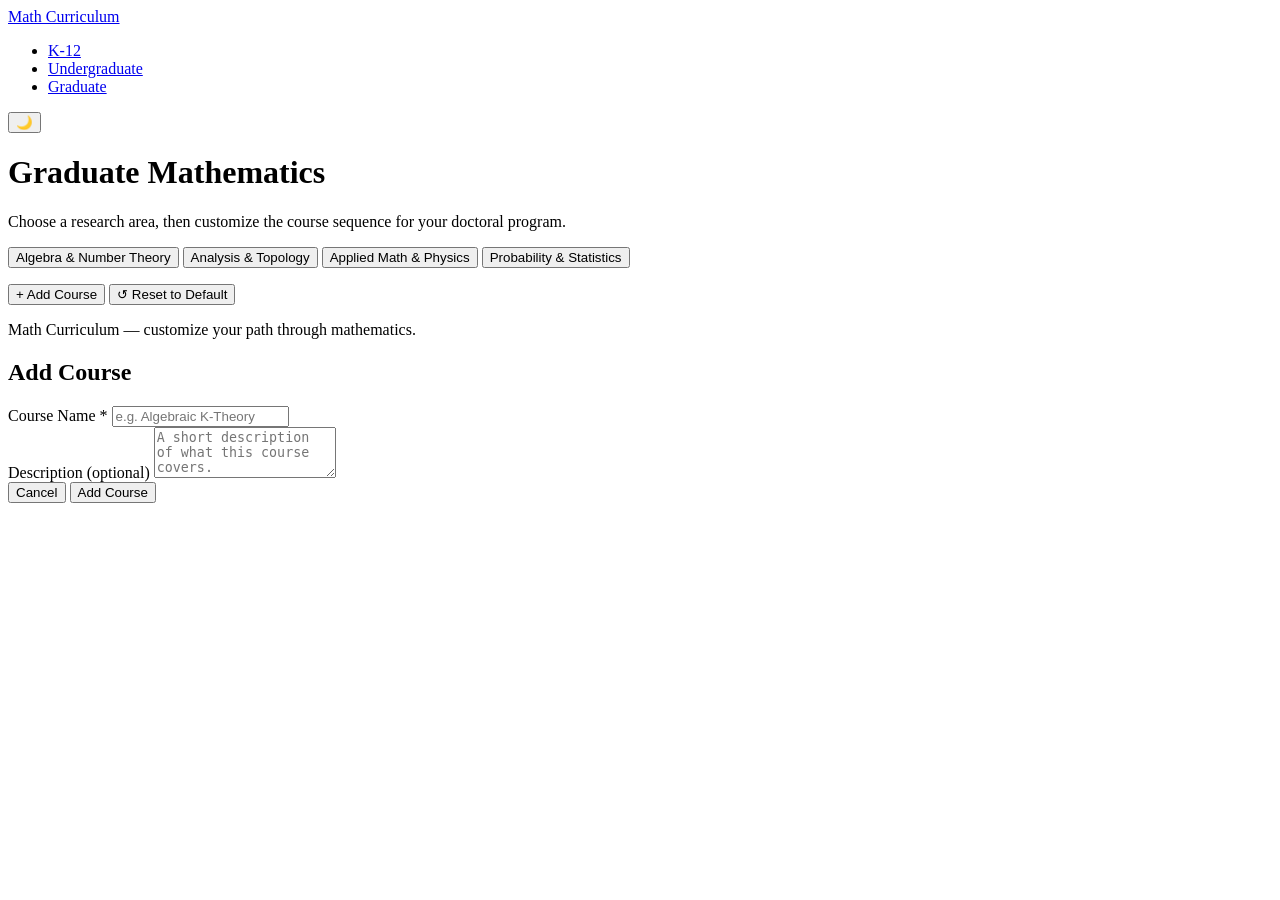
==== graduate.html @ 6f180456 "First version of HTML pages." ====
<!DOCTYPE html>
<html lang="en">
<head>
  <meta charset="UTF-8" />
  <meta name="viewport" content="width=device-width, initial-scale=1.0" />
  <title>Graduate Curriculum — Math Curriculum</title>
  <link rel="stylesheet" href="css/style.css" />
</head>
<body>

  <nav class="navbar">
    <a href="index.html" class="navbar__brand">Math Curriculum</a>
    <ul class="navbar__nav">
      <li><a href="k12.html">K-12</a></li>
      <li><a href="undergraduate.html">Undergraduate</a></li>
      <li><a href="graduate.html" class="active">Graduate</a></li>
    </ul>
    <div class="navbar__actions">
      <button id="theme-toggle" class="theme-toggle" aria-label="Switch to dark mode">🌙</button>
    </div>
  </nav>

  <main class="page-wrapper">
    <div class="page-header">
      <h1>Graduate Mathematics</h1>
      <p>Choose a research area, then customize the course sequence for your doctoral program.</p>
    </div>

    <div class="track-section">
      <div class="track-tabs" role="tablist" aria-label="Graduate research area tracks">
        <button class="track-tab active" role="tab" data-track-id="algebra">Algebra &amp; Number Theory</button>
        <button class="track-tab" role="tab" data-track-id="analysis">Analysis &amp; Topology</button>
        <button class="track-tab" role="tab" data-track-id="applied">Applied Math &amp; Physics</button>
        <button class="track-tab" role="tab" data-track-id="probability">Probability &amp; Statistics</button>
      </div>
      <p id="track-description" class="track-description"></p>
    </div>

    <div class="course-toolbar">
      <button id="add-course-btn" class="btn btn-primary">+ Add Course</button>
      <button id="reset-btn" class="btn btn-ghost">↺ Reset to Default</button>
    </div>

    <div id="course-list" class="course-list"></div>
  </main>

  <footer>
    <p>Math Curriculum — customize your path through mathematics.</p>
  </footer>

  <!-- Add Course Modal -->
  <div id="add-modal" class="modal-backdrop hidden" role="dialog" aria-modal="true" aria-labelledby="modal-title">
    <div class="modal">
      <h2 id="modal-title">Add Course</h2>
      <form id="add-course-form" novalidate>
        <div class="form-group">
          <label for="course-name-input">Course Name <span aria-hidden="true">*</span></label>
          <input
            type="text"
            id="course-name-input"
            name="name"
            placeholder="e.g. Algebraic K-Theory"
            required
            autocomplete="off"
          />
        </div>
        <div class="form-group">
          <label for="course-desc-input">Description (optional)</label>
          <textarea
            id="course-desc-input"
            name="description"
            placeholder="A short description of what this course covers."
            rows="3"
          ></textarea>
        </div>
        <div class="form-actions">
          <button type="button" id="modal-cancel" class="btn btn-ghost">Cancel</button>
          <button type="submit" class="btn btn-primary">Add Course</button>
        </div>
      </form>
    </div>
  </div>

  <script type="module">
    import { initTheme } from './js/theme.js';
    import { initCurriculum } from './js/curriculum.js';
    import { gradTracks } from './js/data.js';
    initTheme();
    initCurriculum('grad', gradTracks, 'algebra');
  </script>
</body>
</html>
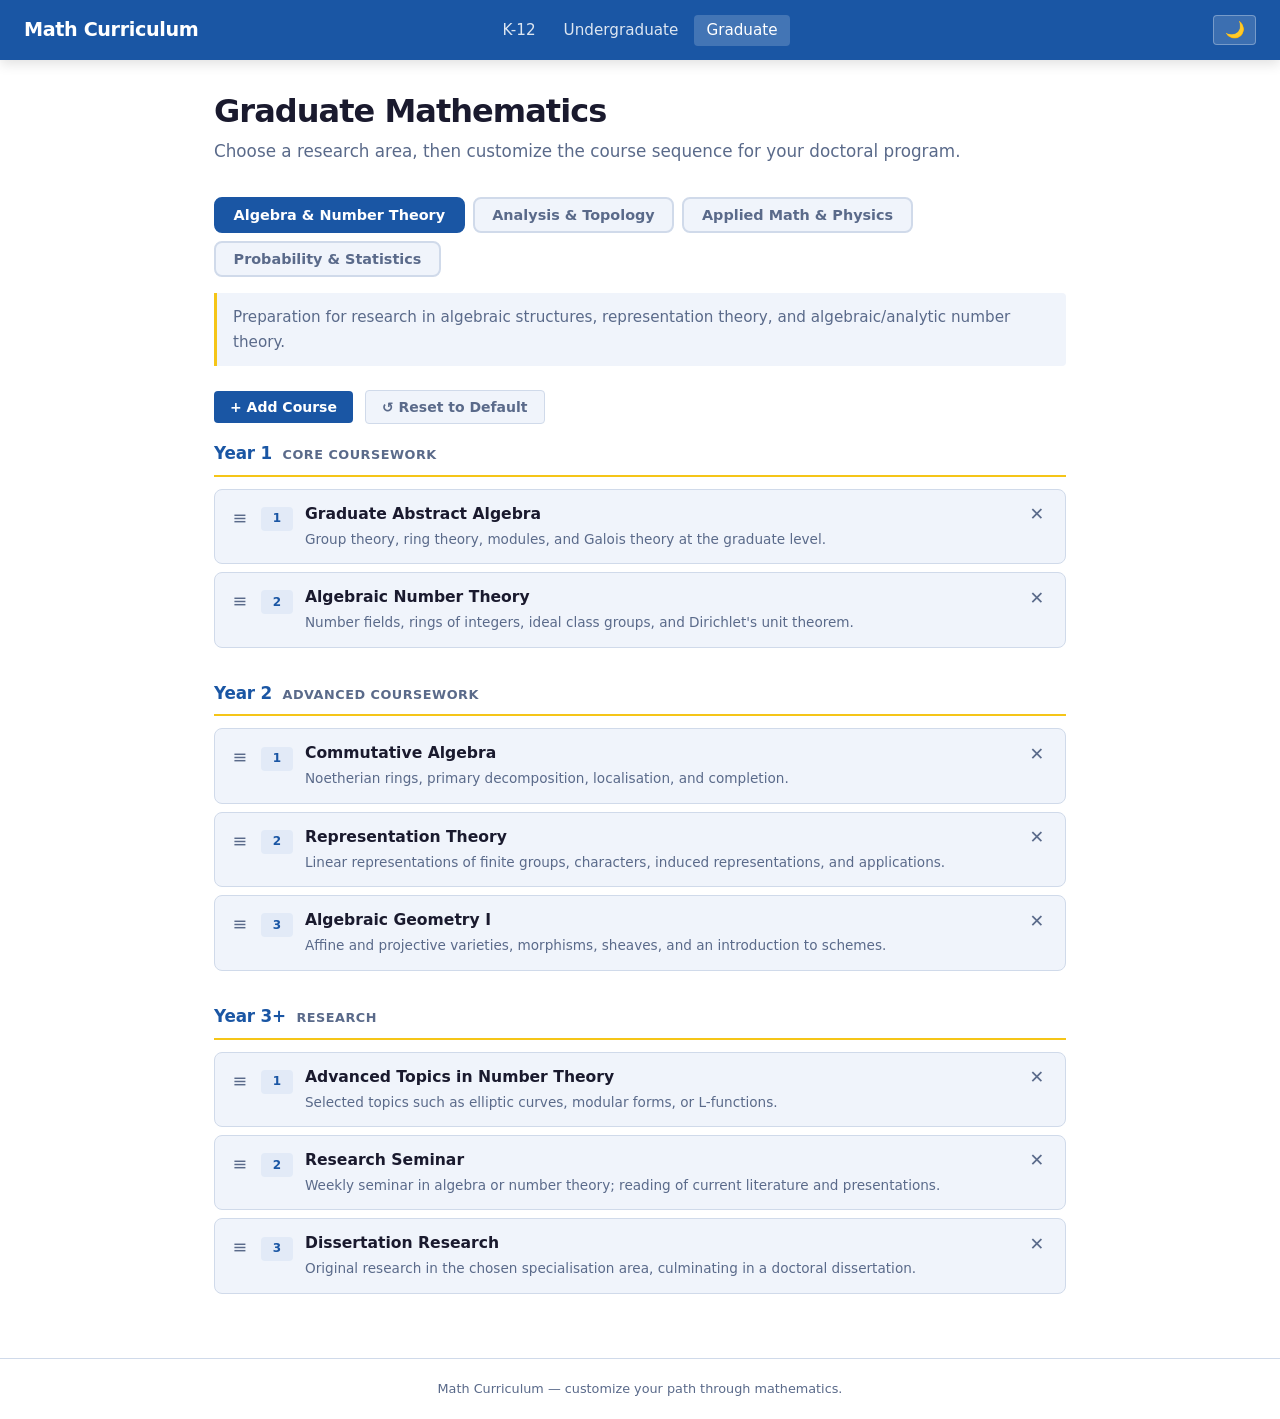
==== commit 1019582d: "Update HTML for design change: organize courses into groups." ====
--- a/graduate.html
+++ b/graduate.html
@@ -41,7 +41,7 @@
       <button id="reset-btn" class="btn btn-ghost">↺ Reset to Default</button>
     </div>
 
-    <div id="course-list" class="course-list"></div>
+    <div id="course-list"></div>
   </main>
 
   <footer>
@@ -73,6 +73,10 @@
             rows="3"
           ></textarea>
         </div>
+        <div class="form-group">
+          <label for="course-group-select">Year / Phase</label>
+          <select id="course-group-select" name="group"></select>
+        </div>
         <div class="form-actions">
           <button type="button" id="modal-cancel" class="btn btn-ghost">Cancel</button>
           <button type="submit" class="btn btn-primary">Add Course</button>
--- a/css/style.css
+++ b/css/style.css
@@ -0,0 +1,700 @@
+/* ============================================================
+   CSS Custom Properties — Light Mode (default)
+   ============================================================ */
+:root {
+  --color-primary:     #1a56a4;
+  --color-primary-hover: #154690;
+  --color-accent:      #f5c518;
+  --color-accent-hover:#e0b310;
+  --color-bg:          #ffffff;
+  --color-surface:     #f0f4fb;
+  --color-surface-2:   #e2eaf7;
+  --color-text:        #1a1a2e;
+  --color-text-muted:  #5a6a8a;
+  --color-border:      #d0daea;
+  --color-danger:      #c0392b;
+  --color-danger-hover:#a93226;
+  --color-drag-over:   #bdd0f0;
+
+  --font-sans: system-ui, -apple-system, BlinkMacSystemFont, "Segoe UI", Roboto, sans-serif;
+
+  --radius-sm:  4px;
+  --radius-md:  8px;
+  --radius-lg:  12px;
+
+  --shadow-sm:  0 1px 3px rgba(0,0,0,0.08);
+  --shadow-md:  0 4px 12px rgba(0,0,0,0.12);
+  --shadow-lg:  0 8px 24px rgba(0,0,0,0.16);
+
+  --nav-height: 60px;
+  --max-width:  900px;
+}
+
+/* ============================================================
+   Dark Mode
+   ============================================================ */
+[data-theme="dark"] {
+  --color-primary:       #4a90d9;
+  --color-primary-hover: #5aa0e8;
+  --color-accent:        #f5c518;
+  --color-accent-hover:  #ffd740;
+  --color-bg:            #0d1117;
+  --color-surface:       #161b22;
+  --color-surface-2:     #21262d;
+  --color-text:          #e6edf3;
+  --color-text-muted:    #8b949e;
+  --color-border:        #30363d;
+  --color-danger:        #e05a4a;
+  --color-danger-hover:  #c0392b;
+  --color-drag-over:     #1f3a5f;
+
+  --shadow-sm:  0 1px 3px rgba(0,0,0,0.3);
+  --shadow-md:  0 4px 12px rgba(0,0,0,0.4);
+  --shadow-lg:  0 8px 24px rgba(0,0,0,0.5);
+}
+
+/* ============================================================
+   Reset & Base
+   ============================================================ */
+*, *::before, *::after {
+  box-sizing: border-box;
+  margin: 0;
+  padding: 0;
+}
+
+html {
+  font-family: var(--font-sans);
+  font-size: 16px;
+  line-height: 1.6;
+  color: var(--color-text);
+  background-color: var(--color-bg);
+  transition: background-color 0.2s ease, color 0.2s ease;
+}
+
+body {
+  min-height: 100vh;
+  display: flex;
+  flex-direction: column;
+}
+
+a {
+  color: var(--color-primary);
+  text-decoration: none;
+}
+
+a:hover {
+  text-decoration: underline;
+}
+
+button {
+  font-family: var(--font-sans);
+  cursor: pointer;
+}
+
+/* ============================================================
+   Navbar
+   ============================================================ */
+.navbar {
+  position: sticky;
+  top: 0;
+  z-index: 100;
+  height: var(--nav-height);
+  background-color: var(--color-primary);
+  display: flex;
+  align-items: center;
+  padding: 0 1.5rem;
+  box-shadow: var(--shadow-md);
+}
+
+.navbar__brand {
+  font-size: 1.2rem;
+  font-weight: 700;
+  color: #fff;
+  text-decoration: none;
+  letter-spacing: -0.02em;
+  flex: 1;
+}
+
+.navbar__brand:hover {
+  text-decoration: none;
+  opacity: 0.9;
+}
+
+.navbar__nav {
+  display: flex;
+  gap: 0.25rem;
+  align-items: center;
+  list-style: none;
+  flex: 2;
+  justify-content: center;
+}
+
+.navbar__nav a {
+  color: rgba(255,255,255,0.85);
+  font-size: 0.95rem;
+  font-weight: 500;
+  padding: 0.4rem 0.75rem;
+  border-radius: var(--radius-sm);
+  transition: background-color 0.15s ease, color 0.15s ease;
+  text-decoration: none;
+}
+
+.navbar__nav a:hover,
+.navbar__nav a.active {
+  background-color: rgba(255,255,255,0.18);
+  color: #fff;
+  text-decoration: none;
+}
+
+.navbar__actions {
+  flex: 1;
+  display: flex;
+  justify-content: flex-end;
+  align-items: center;
+}
+
+/* Theme toggle button */
+.theme-toggle {
+  background: rgba(255,255,255,0.15);
+  border: 1px solid rgba(255,255,255,0.3);
+  color: #fff;
+  border-radius: var(--radius-sm);
+  padding: 0.35rem 0.65rem;
+  font-size: 1rem;
+  line-height: 1;
+  transition: background-color 0.15s ease;
+  cursor: pointer;
+}
+
+.theme-toggle:hover {
+  background: rgba(255,255,255,0.28);
+}
+
+/* ============================================================
+   Page Layout
+   ============================================================ */
+.page-wrapper {
+  flex: 1;
+  width: 100%;
+  max-width: var(--max-width);
+  margin: 0 auto;
+  padding: 2rem 1.5rem 4rem;
+}
+
+.page-header {
+  margin-bottom: 2rem;
+}
+
+.page-header h1 {
+  font-size: 2rem;
+  font-weight: 800;
+  color: var(--color-text);
+  letter-spacing: -0.03em;
+  line-height: 1.2;
+}
+
+.page-header p {
+  margin-top: 0.5rem;
+  color: var(--color-text-muted);
+  font-size: 1.05rem;
+}
+
+/* ============================================================
+   Landing Page
+   ============================================================ */
+.hero {
+  text-align: center;
+  padding: 3rem 1rem 2rem;
+}
+
+.hero h1 {
+  font-size: 2.6rem;
+  font-weight: 900;
+  letter-spacing: -0.04em;
+  line-height: 1.15;
+  color: var(--color-text);
+}
+
+.hero h1 span {
+  color: var(--color-primary);
+}
+
+.hero p {
+  margin-top: 1rem;
+  font-size: 1.15rem;
+  color: var(--color-text-muted);
+  max-width: 480px;
+  margin-left: auto;
+  margin-right: auto;
+}
+
+.level-cards {
+  display: grid;
+  grid-template-columns: repeat(3, 1fr);
+  gap: 1.5rem;
+  margin-top: 3rem;
+}
+
+.level-card {
+  background: var(--color-surface);
+  border: 2px solid var(--color-border);
+  border-radius: var(--radius-lg);
+  padding: 2rem 1.5rem;
+  text-align: center;
+  text-decoration: none;
+  color: var(--color-text);
+  display: flex;
+  flex-direction: column;
+  align-items: center;
+  gap: 0.75rem;
+  transition: border-color 0.15s ease, box-shadow 0.15s ease, transform 0.15s ease;
+  box-shadow: var(--shadow-sm);
+}
+
+.level-card:hover {
+  border-color: var(--color-primary);
+  box-shadow: var(--shadow-md);
+  transform: translateY(-2px);
+  text-decoration: none;
+  color: var(--color-text);
+}
+
+.level-card__icon {
+  font-size: 2.5rem;
+  line-height: 1;
+}
+
+.level-card__title {
+  font-size: 1.25rem;
+  font-weight: 700;
+  color: var(--color-primary);
+}
+
+.level-card__desc {
+  font-size: 0.9rem;
+  color: var(--color-text-muted);
+  line-height: 1.5;
+}
+
+.level-card__tracks {
+  margin-top: 0.5rem;
+  font-size: 0.8rem;
+  color: var(--color-text-muted);
+  background: var(--color-surface-2);
+  border-radius: var(--radius-sm);
+  padding: 0.4rem 0.75rem;
+  width: 100%;
+}
+
+.level-card__cta {
+  margin-top: auto;
+  font-size: 0.9rem;
+  font-weight: 600;
+  color: var(--color-primary);
+  display: flex;
+  align-items: center;
+  gap: 0.25rem;
+}
+
+/* ============================================================
+   Track Tabs
+   ============================================================ */
+.track-section {
+  margin-bottom: 1.5rem;
+}
+
+.track-tabs {
+  display: flex;
+  flex-wrap: wrap;
+  gap: 0.5rem;
+  margin-bottom: 1rem;
+}
+
+.track-tab {
+  background: var(--color-surface);
+  border: 2px solid var(--color-border);
+  color: var(--color-text-muted);
+  border-radius: var(--radius-md);
+  padding: 0.5rem 1.1rem;
+  font-size: 0.9rem;
+  font-weight: 600;
+  transition: border-color 0.15s ease, color 0.15s ease, background-color 0.15s ease;
+  cursor: pointer;
+}
+
+.track-tab:hover {
+  border-color: var(--color-primary);
+  color: var(--color-primary);
+}
+
+.track-tab.active {
+  background: var(--color-primary);
+  border-color: var(--color-primary);
+  color: #fff;
+}
+
+.track-description {
+  font-size: 0.95rem;
+  color: var(--color-text-muted);
+  margin-bottom: 1.25rem;
+  padding: 0.75rem 1rem;
+  background: var(--color-surface);
+  border-left: 3px solid var(--color-accent);
+  border-radius: 0 var(--radius-sm) var(--radius-sm) 0;
+}
+
+/* ============================================================
+   Toolbar (Add Course / Reset)
+   ============================================================ */
+.course-toolbar {
+  display: flex;
+  gap: 0.75rem;
+  align-items: center;
+  margin-bottom: 1rem;
+  flex-wrap: wrap;
+}
+
+.btn {
+  display: inline-flex;
+  align-items: center;
+  gap: 0.35rem;
+  border: none;
+  border-radius: var(--radius-sm);
+  padding: 0.5rem 1rem;
+  font-size: 0.875rem;
+  font-weight: 600;
+  transition: background-color 0.15s ease, opacity 0.15s ease;
+  cursor: pointer;
+}
+
+.btn-primary {
+  background: var(--color-primary);
+  color: #fff;
+}
+
+.btn-primary:hover {
+  background: var(--color-primary-hover);
+}
+
+.btn-ghost {
+  background: var(--color-surface);
+  color: var(--color-text-muted);
+  border: 1px solid var(--color-border);
+}
+
+.btn-ghost:hover {
+  background: var(--color-surface-2);
+  color: var(--color-text);
+}
+
+/* ============================================================
+   Curriculum Sections (grade/year groups)
+   ============================================================ */
+.curriculum-section {
+  margin-bottom: 2rem;
+}
+
+.curriculum-section:last-child {
+  margin-bottom: 0;
+}
+
+.group-header {
+  display: flex;
+  align-items: baseline;
+  gap: 0.65rem;
+  margin-bottom: 0.75rem;
+  padding-bottom: 0.5rem;
+  border-bottom: 2px solid var(--color-accent);
+}
+
+.group-label {
+  font-size: 1.05rem;
+  font-weight: 800;
+  color: var(--color-primary);
+  letter-spacing: -0.01em;
+}
+
+.group-subtitle {
+  font-size: 0.8rem;
+  font-weight: 600;
+  color: var(--color-text-muted);
+  text-transform: uppercase;
+  letter-spacing: 0.04em;
+}
+
+/* ============================================================
+   Course List & Cards
+   ============================================================ */
+.course-list {
+  display: flex;
+  flex-direction: column;
+  gap: 0.5rem;
+  min-height: 2.5rem;
+  border-radius: var(--radius-sm);
+  transition: background-color 0.15s ease, border-color 0.15s ease;
+}
+
+.course-list.drag-over {
+  background: var(--color-drag-over);
+  outline: 2px dashed var(--color-primary);
+  outline-offset: -2px;
+}
+
+.course-card {
+  background: var(--color-surface);
+  border: 1px solid var(--color-border);
+  border-radius: var(--radius-md);
+  display: flex;
+  align-items: flex-start;
+  gap: 0.75rem;
+  padding: 0.875rem 1rem;
+  transition: border-color 0.15s ease, box-shadow 0.15s ease, opacity 0.15s ease;
+  cursor: default;
+}
+
+.course-card:hover {
+  border-color: var(--color-primary);
+  box-shadow: var(--shadow-sm);
+}
+
+.course-card.dragging {
+  opacity: 0.45;
+  box-shadow: var(--shadow-lg);
+}
+
+.course-card.drag-over {
+  border-color: var(--color-primary);
+  background: var(--color-drag-over);
+}
+
+/* Drop indicator line */
+.course-card.drop-before {
+  border-top: 2px solid var(--color-accent);
+}
+
+.drag-handle {
+  color: var(--color-text-muted);
+  cursor: grab;
+  font-size: 1.1rem;
+  line-height: 1.6;
+  flex-shrink: 0;
+  padding: 0 0.1rem;
+  user-select: none;
+}
+
+.drag-handle:active {
+  cursor: grabbing;
+}
+
+.course-body {
+  flex: 1;
+  min-width: 0;
+}
+
+.course-name {
+  font-weight: 700;
+  font-size: 0.975rem;
+  color: var(--color-text);
+  line-height: 1.4;
+}
+
+.course-desc {
+  margin-top: 0.2rem;
+  font-size: 0.85rem;
+  color: var(--color-text-muted);
+  line-height: 1.5;
+}
+
+.course-number {
+  font-size: 0.75rem;
+  font-weight: 700;
+  color: var(--color-primary);
+  background: var(--color-surface-2);
+  border-radius: var(--radius-sm);
+  padding: 0.15rem 0.45rem;
+  flex-shrink: 0;
+  margin-top: 0.2rem;
+  min-width: 2rem;
+  text-align: center;
+}
+
+.course-remove {
+  background: none;
+  border: none;
+  color: var(--color-text-muted);
+  font-size: 1.1rem;
+  line-height: 1;
+  padding: 0.15rem 0.3rem;
+  border-radius: var(--radius-sm);
+  flex-shrink: 0;
+  transition: color 0.15s ease, background-color 0.15s ease;
+  cursor: pointer;
+}
+
+.course-remove:hover {
+  color: var(--color-danger);
+  background: rgba(192,57,43,0.08);
+}
+
+/* Empty state */
+.course-empty {
+  text-align: center;
+  padding: 3rem 1rem;
+  color: var(--color-text-muted);
+  font-size: 0.95rem;
+}
+
+.course-empty p + p {
+  margin-top: 0.5rem;
+  font-size: 0.85rem;
+}
+
+/* ============================================================
+   Add Course Modal
+   ============================================================ */
+.modal-backdrop {
+  position: fixed;
+  inset: 0;
+  background: rgba(0,0,0,0.5);
+  z-index: 200;
+  display: flex;
+  align-items: center;
+  justify-content: center;
+  padding: 1rem;
+  animation: fadeIn 0.15s ease;
+}
+
+.modal-backdrop.hidden {
+  display: none;
+}
+
+@keyframes fadeIn {
+  from { opacity: 0; }
+  to   { opacity: 1; }
+}
+
+.modal {
+  background: var(--color-bg);
+  border: 1px solid var(--color-border);
+  border-radius: var(--radius-lg);
+  padding: 2rem;
+  width: 100%;
+  max-width: 440px;
+  box-shadow: var(--shadow-lg);
+  animation: slideUp 0.15s ease;
+}
+
+@keyframes slideUp {
+  from { transform: translateY(12px); opacity: 0; }
+  to   { transform: translateY(0);    opacity: 1; }
+}
+
+.modal h2 {
+  font-size: 1.2rem;
+  font-weight: 700;
+  margin-bottom: 1.25rem;
+  color: var(--color-text);
+}
+
+.form-group {
+  margin-bottom: 1rem;
+}
+
+.form-group label {
+  display: block;
+  font-size: 0.85rem;
+  font-weight: 600;
+  color: var(--color-text-muted);
+  margin-bottom: 0.35rem;
+}
+
+.form-group input,
+.form-group textarea,
+.form-group select {
+  width: 100%;
+  background: var(--color-surface);
+  border: 1px solid var(--color-border);
+  border-radius: var(--radius-sm);
+  padding: 0.6rem 0.75rem;
+  font-size: 0.9rem;
+  font-family: var(--font-sans);
+  color: var(--color-text);
+  transition: border-color 0.15s ease, box-shadow 0.15s ease;
+  resize: vertical;
+}
+
+.form-group select {
+  appearance: none;
+  background-image: url("data:image/svg+xml,%3Csvg xmlns='http://www.w3.org/2000/svg' width='10' height='6'%3E%3Cpath d='M0 0l5 6 5-6z' fill='%235a6a8a'/%3E%3C/svg%3E");
+  background-repeat: no-repeat;
+  background-position: right 0.75rem center;
+  padding-right: 2rem;
+  cursor: pointer;
+}
+
+.form-group input:focus,
+.form-group textarea:focus,
+.form-group select:focus {
+  outline: none;
+  border-color: var(--color-primary);
+  box-shadow: 0 0 0 3px rgba(26,86,164,0.15);
+}
+
+.form-actions {
+  display: flex;
+  gap: 0.75rem;
+  justify-content: flex-end;
+  margin-top: 1.25rem;
+}
+
+/* ============================================================
+   Footer
+   ============================================================ */
+footer {
+  text-align: center;
+  padding: 1.25rem;
+  font-size: 0.8rem;
+  color: var(--color-text-muted);
+  border-top: 1px solid var(--color-border);
+}
+
+/* ============================================================
+   Responsive
+   ============================================================ */
+@media (max-width: 700px) {
+  .level-cards {
+    grid-template-columns: 1fr;
+  }
+
+  .hero h1 {
+    font-size: 1.9rem;
+  }
+
+  .navbar__nav {
+    gap: 0;
+  }
+
+  .navbar__nav a {
+    font-size: 0.82rem;
+    padding: 0.35rem 0.5rem;
+  }
+
+  .page-header h1 {
+    font-size: 1.5rem;
+  }
+}
+
+@media (max-width: 480px) {
+  .navbar__brand {
+    font-size: 1rem;
+  }
+
+  .track-tabs {
+    gap: 0.35rem;
+  }
+
+  .track-tab {
+    font-size: 0.82rem;
+    padding: 0.4rem 0.75rem;
+  }
+}
